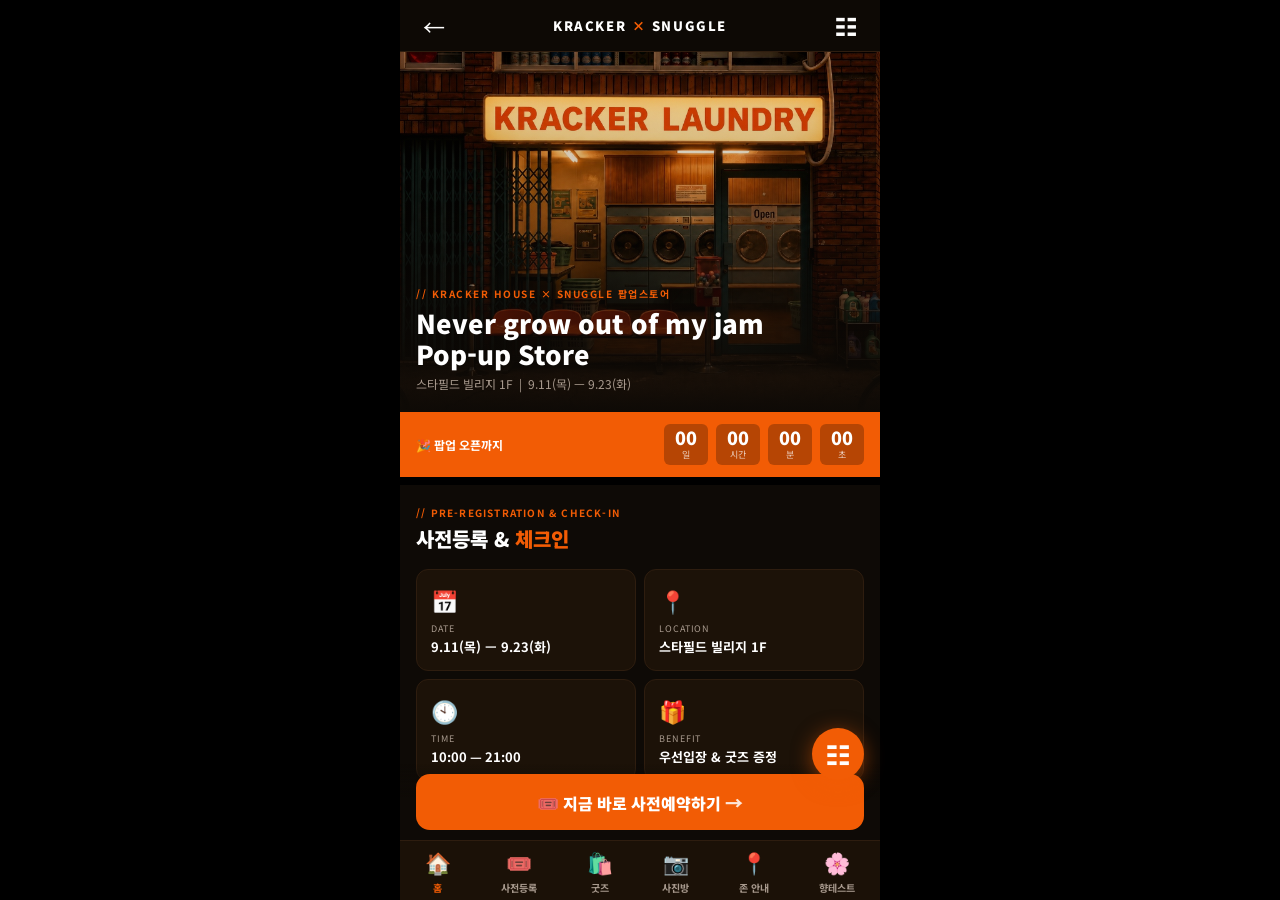
==== index.html @ 2c2e3da1 "feat: add photo laundry section between goods and 3 experience zones" ====
<!DOCTYPE html>
<html lang="ko">
<head>
  <meta charset="UTF-8">
  <meta name="viewport" content="width=device-width, initial-scale=1.0, maximum-scale=1.0, user-scalable=no, viewport-fit=cover">
  <meta name="apple-mobile-web-app-capable" content="yes">
  <meta name="apple-mobile-web-app-status-bar-style" content="black-translucent">
  <title>KRACKER × SNUGGLE</title>
  <link href="https://fonts.googleapis.com/css2?family=Noto+Sans+KR:wght@400;700;900&display=swap" rel="stylesheet">
  <style>
    /* ===== PURE APP RESET ===== */
    :root {
      --bg: #0E0A06;
      --surface: #1C1208;
      --card: #241509;
      --primary: #F25C05;
      --red: #BC453C;
      --text: #FFFFFF;
      --muted: #A89A8E;
      --border: #2E1D0F;
    }
    * { margin:0; padding:0; box-sizing:border-box; -webkit-tap-highlight-color:transparent; }
    html, body { height: 100%; overflow: hidden; background: #000; font-family: 'Noto Sans KR', sans-serif; color: var(--text); }
    
    /* ===== APP SHELL ===== */
    #app {
      position: fixed; inset: 0;
      max-width: 480px; margin: 0 auto;
      background: var(--bg);
      display: flex; flex-direction: column;
      box-shadow: 0 0 60px rgba(0,0,0,0.8);
    }

    /* ===== STATUS BAR SPACER (safe area) ===== */
    .status-bar { height: env(safe-area-inset-top, 0px); background: var(--bg); flex-shrink: 0; }

    /* ===== TOP APP BAR ===== */
    .app-bar {
      height: 52px; flex-shrink: 0;
      display: flex; align-items: center; justify-content: space-between;
      padding: 0 16px;
      background: rgba(14, 10, 6, 0.92); backdrop-filter: blur(16px);
      border-bottom: 1px solid var(--border);
      z-index: 50;
    }
    .app-bar__btn { width: 36px; height: 36px; display:flex; align-items:center; justify-content:center; color: var(--text); font-size: 22px; cursor: pointer; border-radius: 8px; }
    .app-bar__btn:active { background: rgba(255,255,255,0.08); }
    .app-bar__logo { font-size: 13px; font-weight: 900; letter-spacing: 0.12em; color: var(--text); }
    .app-bar__logo span { color: var(--primary); }

    /* ===== SCROLLABLE MAIN CONTENT ===== */
    .main-scroll {
      flex: 1; overflow-y: auto; overflow-x: hidden;
      -webkit-overflow-scrolling: touch;
      scroll-snap-type: none;
      padding-bottom: calc(60px + env(safe-area-inset-bottom, 0px));
    }
    .main-scroll::-webkit-scrollbar { display: none; }

    /* ===== HERO BANNER ===== */
    .hero {
      position: relative; width: 100%;
      aspect-ratio: 4/3;
      background: var(--surface);
      overflow: hidden;
    }
    .hero img { width:100%; height:100%; object-fit:cover; display:block; }
    .hero__overlay {
      position:absolute; inset:0;
      background: linear-gradient(to top, rgba(14,10,6,1) 0%, rgba(14,10,6,0.3) 50%, transparent 100%);
      display:flex; flex-direction:column; justify-content:flex-end;
      padding: 20px 16px;
    }
    .hero__tag { font-size: 10px; color: var(--primary); font-weight: 700; letter-spacing: 0.15em; margin-bottom: 6px; }
    .hero__title { font-size: 26px; font-weight: 900; line-height: 1.2; margin-bottom: 6px; }
    .hero__sub { font-size: 12px; color: var(--muted); }

    /* ===== COUNTDOWN BANNER ===== */
    .countdown-bar {
      background: var(--primary); padding: 12px 16px;
      display: flex; align-items: center; justify-content: space-between;
    }
    .countdown-bar__label { font-size: 12px; font-weight: 700; }
    .countdown-bar__nums { display: flex; gap: 8px; }
    .cd-unit { background: rgba(0,0,0,0.25); border-radius: 6px; padding: 4px 8px; text-align: center; min-width: 44px; }
    .cd-unit__num { font-size: 18px; font-weight: 900; line-height: 1; }
    .cd-unit__lbl { font-size: 9px; color: rgba(255,255,255,0.75); margin-top: 2px; }

    /* ===== SECTION HEADER ===== */
    .sec { padding: 20px 16px 0; }
    .sec__eyebrow { font-size: 10px; color: var(--primary); letter-spacing: 0.12em; font-weight: 700; margin-bottom: 4px; }
    .sec__title { font-size: 20px; font-weight: 900; margin-bottom: 16px; }
    .sec__title em { color: var(--primary); font-style: normal; }

    /* ===== DIVIDER ===== */
    .divider { height: 8px; background: #000; }

    /* ===== INFO CARDS (체크인) ===== */
    .info-grid { display: grid; grid-template-columns: 1fr 1fr; gap: 8px; padding: 0 16px 20px; }
    .info-chip { background: var(--surface); border: 1px solid var(--border); border-radius: 12px; padding: 14px; }
    .info-chip__ico { font-size: 22px; margin-bottom: 6px; }
    .info-chip__lbl { font-size: 9px; color: var(--muted); letter-spacing: 0.1em; margin-bottom: 3px; }
    .info-chip__val { font-size: 13px; font-weight: 700; line-height: 1.4; }

    /* ===== ACTION BUTTONS ===== */
    .btn-group { padding: 0 16px 20px; display: flex; flex-direction: column; gap: 12px; }
    
    /* Rich Action Card Buttons */
    .action-card {
      display: flex; align-items: center; gap: 14px;
      padding: 16px; border-radius: 16px;
      text-decoration: none; color: var(--text); cursor: pointer;
      border: 1px solid var(--border);
      transition: all 0.2s ease;
      position: relative; overflow: hidden;
    }
    .action-card:active { transform: scale(0.97); opacity: 0.9; }
    .action-card--primary {
      background: linear-gradient(135deg, var(--primary) 0%, #D94E04 100%);
      border-color: var(--primary);
      box-shadow: 0 4px 20px rgba(242,92,5,0.35);
    }
    .action-card--secondary {
      background: var(--surface);
      border-color: var(--border);
    }
    .action-card--tertiary {
      background: linear-gradient(135deg, #1C2A3A 0%, #0E1C2A 100%);
      border-color: #2A3F55;
    }
    .action-card__icon-box {
      width: 48px; height: 48px; flex-shrink: 0;
      border-radius: 12px; display: flex; align-items: center; justify-content: center;
      font-size: 22px;
    }
    .action-card--primary .action-card__icon-box { background: rgba(255,255,255,0.2); }
    .action-card--secondary .action-card__icon-box { background: rgba(242,92,5,0.15); }
    .action-card--tertiary .action-card__icon-box { background: rgba(81,126,166,0.25); }
    .action-card__body { flex: 1; min-width: 0; }
    .action-card__label { font-size: 15px; font-weight: 900; margin-bottom: 3px; }
    .action-card__desc { font-size: 11px; opacity: 0.75; line-height: 1.4; }
    .action-card__badge {
      position: absolute; top: 10px; right: 36px;
      font-size: 9px; font-weight: 700; letter-spacing: 0.08em;
      padding: 3px 8px; border-radius: 20px;
    }
    .action-card--primary .action-card__badge { background: rgba(255,255,255,0.25); color: #fff; }
    .action-card--secondary .action-card__badge { background: rgba(242,92,5,0.2); color: var(--primary); }
    .action-card--tertiary .action-card__badge { background: rgba(81,126,166,0.25); color: #89B4D6; }
    .action-card__arrow { font-size: 16px; flex-shrink: 0; opacity: 0.8; }

    /* Legacy btn kept for compatibility */
    .btn { display: flex; align-items: center; justify-content: space-between; padding: 16px; border-radius: 12px; font-size: 15px; font-weight: 700; text-decoration: none; color: var(--text); cursor: pointer; }
    .btn:active { opacity: 0.8; transform: scale(0.98); }
    .btn--primary { background: var(--primary); }
    .btn--dark { background: var(--surface); border: 1px solid var(--border); }
    .btn__arrow { font-size: 18px; }

    /* ===== PRE-REGISTRATION CTA BANNER ===== */
    .prereg-banner {
      margin: 0 16px 20px;
      background: linear-gradient(135deg, #1A0E05 0%, #2E1507 50%, #1A0E05 100%);
      border: 1px solid var(--primary);
      border-radius: 16px;
      overflow: hidden;
      position: relative;
    }
    .prereg-banner::before {
      content: '';
      position: absolute;
      top: -30px; right: -30px;
      width: 120px; height: 120px;
      background: radial-gradient(circle, rgba(242,92,5,0.25) 0%, transparent 70%);
      pointer-events: none;
    }
    .prereg-banner__inner {
      display: flex; gap: 12px;
      padding: 18px 16px 14px;
      align-items: flex-start;
    }
    .prereg-banner__left { flex: 1; min-width: 0; }
    .prereg-banner__tag {
      font-size: 9px; font-weight: 700; letter-spacing: 0.15em;
      color: var(--primary); margin-bottom: 6px;
    }
    .prereg-banner__title {
      font-size: 17px; font-weight: 900; line-height: 1.3;
      color: var(--text); margin-bottom: 6px;
    }
    .prereg-banner__desc {
      font-size: 11px; color: var(--muted); line-height: 1.5;
    }
    .prereg-banner__right { flex-shrink: 0; }
    .prereg-banner__perks { display: flex; flex-direction: column; gap: 5px; }
    .prereg-perk {
      font-size: 11px; font-weight: 700;
      color: var(--primary);
      background: rgba(242,92,5,0.12);
      border: 1px solid rgba(242,92,5,0.25);
      padding: 4px 10px; border-radius: 20px;
      white-space: nowrap;
    }
    .prereg-banner__btn {
      display: flex; align-items: center; justify-content: center;
      margin: 0 16px 16px;
      padding: 14px;
      background: linear-gradient(135deg, var(--primary) 0%, #D94E04 100%);
      color: var(--text); font-size: 15px; font-weight: 900;
      border-radius: 10px; text-decoration: none;
      box-shadow: 0 4px 16px rgba(242,92,5,0.4);
      transition: all 0.2s ease;
    }
    .prereg-banner__btn:active { transform: scale(0.97); opacity: 0.9; }

    /* ===== STICKY CTA (upgraded) ===== */
    .cta-btn {
      display: flex; align-items: center; justify-content: space-between;
      gap: 8px;
    }
    .cta-btn__icon { font-size: 18px; }
    .cta-btn__text { flex: 1; text-align: center; }
    .cta-btn__arrow { font-size: 18px; opacity: 0.85; }

    /* ===== HORIZONTAL SCROLL (Zones / Goods) ===== */
    .h-list { display: flex; gap: 12px; overflow-x: auto; padding: 0 16px 20px; scroll-snap-type: x mandatory; }
    .h-list::-webkit-scrollbar { display: none; }

    .zone-card { flex: 0 0 200px; scroll-snap-align: start; background: var(--surface); border-radius: 14px; overflow: hidden; border: 1px solid var(--border); }
    .zone-card img { width:100%; aspect-ratio: 16/9; object-fit:cover; display:block; background:#1a1208; }
    .zone-card__body { padding: 12px; }
    .zone-card__num { font-size: 10px; color: var(--primary); font-weight: 700; margin-bottom: 3px; }
    .zone-card__name { font-size: 14px; font-weight: 700; margin-bottom: 3px; }
    .zone-card__desc { font-size: 11px; color: var(--muted); line-height: 1.5; }

    /* ===== GOODS GRID ===== */
    .goods-grid { display: grid; grid-template-columns: 1fr 1fr; gap: 10px; padding: 0 16px 20px; }
    .goods-card { background: var(--surface); border-radius: 12px; overflow: hidden; border: 1px solid var(--border); }
    .goods-card img { width:100%; aspect-ratio: 1; object-fit:cover; display:block; background:#1a1208; }
    .goods-card__body { padding: 10px; }
    .goods-card__brand { font-size: 9px; color: var(--primary); font-weight: 700; letter-spacing: 0.1em; margin-bottom: 3px; }
    .goods-card__name { font-size: 13px; font-weight: 700; margin-bottom: 4px; white-space: nowrap; overflow: hidden; text-overflow: ellipsis; }
    .goods-card__price { font-size: 13px; color: var(--primary); font-weight: 900; }

    /* ===== BRAND INFO CARD ===== */
    .brand-card { margin: 0 16px 20px; background: var(--surface); border-radius: 14px; overflow: hidden; border: 1px solid var(--border); }
    .brand-card img { width:100%; aspect-ratio: 16/9; object-fit:cover; display:block; background:#1a1208; }
    .brand-card__body { padding: 16px; }
    .brand-card__name { font-size: 16px; font-weight: 900; margin-bottom: 8px; }
    .brand-card__desc { font-size: 13px; color: var(--muted); line-height: 1.7; }

    /* ===== GALLERY (LAUNDRY) ===== */
    .gallery-row { display: flex; gap: 8px; overflow-x: auto; padding: 0 16px 20px; }
    .gallery-row::-webkit-scrollbar { display: none; }
    .gallery-item { flex: 0 0 140px; border-radius: 10px; aspect-ratio: 3/4; background: var(--surface); overflow: hidden; border: 1px solid var(--border); }
    .gallery-item img { width:100%; height:100%; object-fit:cover; display:block; }
    .gallery-add { flex: 0 0 140px; border-radius: 10px; aspect-ratio: 3/4; background: var(--surface); border: 2px dashed var(--border); display: flex; flex-direction: column; align-items: center; justify-content: center; gap: 8px; color: var(--muted); font-size: 12px; cursor: pointer; text-decoration: none; }
    .gallery-add:active { background: var(--card); }
    .gallery-add__icon { font-size: 28px; }

    /* ===== STICKY BOTTOM CTA ===== */
    .cta-bar {
      position: absolute; bottom: 60px; left: 0; width: 100%;
      padding: 10px 16px;
      background: linear-gradient(to top, var(--bg) 55%, transparent);
      z-index: 40;
    }
    .cta-btn {
      display: block; width: 100%;
      background: var(--primary); color: var(--text);
      text-align: center; padding: 15px;
      border-radius: 14px; font-size: 16px; font-weight: 900;
      text-decoration: none;
    }
    .cta-btn:active { opacity: 0.85; transform: scale(0.98); }

    /* ===== BOTTOM NAV ===== */
    .bottom-nav {
      height: calc(60px + env(safe-area-inset-bottom, 0px));
      padding-bottom: env(safe-area-inset-bottom, 0px);
      flex-shrink: 0;
      background: rgba(28,18,8,0.97); backdrop-filter: blur(16px);
      border-top: 1px solid var(--border);
      display: flex; align-items: center; justify-content: space-around;
      z-index: 50;
    }
    .tab { display:flex; flex-direction:column; align-items:center; gap:3px; color: var(--muted); font-size: 10px; font-weight: 700; cursor: pointer; padding: 4px 8px; border-radius: 8px; text-decoration: none; }
    .tab:active { background: rgba(255,255,255,0.06); }
    .tab.active { color: var(--primary); }
    .tab__icon { font-size: 21px; }

    /* ===== QR FLOAT BUTTON ===== */
    .qr-fab {
      position: absolute; bottom: 120px; right: 16px;
      width: 52px; height: 52px; border-radius: 50%;
      background: var(--primary);
      display: flex; align-items: center; justify-content: center;
      font-size: 24px; color: var(--text);
      box-shadow: 0 4px 20px rgba(242,92,5,0.5);
      cursor: pointer; z-index: 45;
    }
    .qr-fab:active { transform: scale(0.9); }

    /* ===== QR MODAL ===== */
    .qr-modal {
      display: none; position: fixed; inset: 0;
      background: rgba(0,0,0,0.88); backdrop-filter: blur(12px);
      z-index: 1000; align-items: center; justify-content: center;
    }
    .qr-modal.open { display: flex; }
    .qr-modal__box {
      background: var(--surface); border: 2px solid var(--primary);
      border-radius: 20px; padding: 28px 24px; width: 300px; text-align: center;
      position: relative;
    }
    .qr-modal__close { position:absolute; top:12px; right:16px; font-size:24px; cursor:pointer; color:var(--muted); }
    .qr-modal__qr { width:160px; height:160px; background:#fff; margin:0 auto 16px; border-radius:10px; padding:10px; }
    .qr-modal__title { font-size:20px; font-weight:900; margin-bottom:6px; }
    .qr-modal__desc { font-size:12px; color:var(--muted); line-height:1.6; }
  </style>
</head>
<body>
<div id="app">

  <!-- STATUS BAR SPACER -->
  <div class="status-bar"></div>

  <!-- TOP APP BAR -->
  <header class="app-bar">
    <div class="app-bar__btn" onclick="history.back()">&#8592;</div>
    <div class="app-bar__logo">KRACKER <span>×</span> SNUGGLE</div>
    <div class="app-bar__btn" id="btn-qr" onclick="document.querySelector('.qr-modal').classList.add('open')">&#9783;</div>
  </header>

  <!-- MAIN SCROLLABLE CONTENT -->
  <main class="main-scroll" id="scroll-area">

    <!-- HERO BANNER -->
    <section class="hero">
      <img src="hero_laundry_store.jpg" alt="KRACKER LAUNDRY Store"
           onerror="this.src='kracker_laundry_storefront.jpg'; this.onerror=null;">
      <div class="hero__overlay">
        <div class="hero__tag">// KRACKER HOUSE × SNUGGLE 팝업스토어</div>
        <h1 class="hero__title">Never grow out of my jam<br>Pop-up Store</h1>
        <div class="hero__sub">스타필드 빌리지 1F &nbsp;|&nbsp; 9.11(목) — 9.23(화)</div>
      </div>
    </section>

    <!-- COUNTDOWN TIMER -->
    <div class="countdown-bar">
      <div class="countdown-bar__label">🎉 팝업 오픈까지</div>
      <div class="countdown-bar__nums">
        <div class="cd-unit"><div class="cd-unit__num" id="cd-d">00</div><div class="cd-unit__lbl">일</div></div>
        <div class="cd-unit"><div class="cd-unit__num" id="cd-h">00</div><div class="cd-unit__lbl">시간</div></div>
        <div class="cd-unit"><div class="cd-unit__num" id="cd-m">00</div><div class="cd-unit__lbl">분</div></div>
        <div class="cd-unit"><div class="cd-unit__num" id="cd-s">00</div><div class="cd-unit__lbl">초</div></div>
      </div>
    </div>

    <div class="divider"></div>

    <!-- TICKET / CHECK-IN SECTION -->
    <section id="sec-ticket" class="sec">
      <div class="sec__eyebrow">// PRE-REGISTRATION &amp; CHECK-IN</div>
      <div class="sec__title">사전등록 &amp; <em>체크인</em></div>
    </section>
    <div class="info-grid">
      <div class="info-chip"><div class="info-chip__ico">📅</div><div class="info-chip__lbl">DATE</div><div class="info-chip__val">9.11(목) — 9.23(화)</div></div>
      <div class="info-chip"><div class="info-chip__ico">📍</div><div class="info-chip__lbl">LOCATION</div><div class="info-chip__val">스타필드 빌리지 1F</div></div>
      <div class="info-chip"><div class="info-chip__ico">🕙</div><div class="info-chip__lbl">TIME</div><div class="info-chip__val">10:00 — 21:00</div></div>
      <div class="info-chip"><div class="info-chip__ico">🎁</div><div class="info-chip__lbl">BENEFIT</div><div class="info-chip__val">우선입장 &amp; 굿즈 증정</div></div>
    </div>
    <div class="btn-group">
      <!-- 사전등록 CTA 배너 (현장 체크인 안내 위) -->
      <div class="prereg-banner" id="prereg-cta">
        <div class="prereg-banner__inner">
          <div class="prereg-banner__left">
            <div class="prereg-banner__tag">// PRE-REGISTRATION BENEFIT</div>
            <div class="prereg-banner__title">사전등록 신청하고<br>팝업 즐기기</div>
            <div class="prereg-banner__desc">미리 예약하시면 대기 없이<br>빠르게 입장하실 수 있습니다.</div>
          </div>
          <div class="prereg-banner__right">
            <div class="prereg-banner__perks">
              <div class="prereg-perk">✓ 우선 입장</div>
              <div class="prereg-perk">✓ 굿즈 증정</div>
              <div class="prereg-perk">✓ 대기 0분</div>
            </div>
          </div>
        </div>
        <a href="reservation.html" class="prereg-banner__btn" id="btn-prereg-cta">
          🎟️ &nbsp; 사전등록 하러가기 →
        </a>
      </div>

      <!-- 현장 체크인 안내 -->
      <a href="info.html" class="action-card action-card--primary" id="btn-checkin-info">
        <div class="action-card__icon-box">🎟️</div>
        <div class="action-card__body">
          <div class="action-card__label">현장 체크인 안내</div>
          <div class="action-card__desc">팝업스토어 위치·약도·운영시간 확인</div>
        </div>
        <span class="action-card__badge">우선입장</span>
        <span class="action-card__arrow">→</span>
      </a>

      <!-- 현장 키오스크 등록 -->
      <a href="kiosk.html" class="action-card action-card--tertiary" id="btn-kiosk">
        <div class="action-card__icon-box">📱</div>
        <div class="action-card__body">
          <div class="action-card__label">현장 키오스크 등록</div>
          <div class="action-card__desc">현장 대기 번호 발급 및 순번 조회</div>
        </div>
        <span class="action-card__badge">현장</span>
        <span class="action-card__arrow">→</span>
      </a>
    </div>

    <div class="divider"></div>

    <!-- BRAND SECTION -->
    <section id="sec-brand" class="sec">
      <div class="sec__eyebrow">// BRAND STORY</div>
      <div class="sec__title">브랜드 <em>소개</em></div>
    </section>
    <div class="brand-card">
      <img src="brand_new.jpg" alt="Brand" onerror="this.style.background='#1a1208';">
      <div class="brand-card__body">
        <div class="brand-card__name">KRACKER HOUSE × SNUGGLE</div>
        <div class="brand-card__desc">크래커하우스는 1980–90년대 미국 빈티지 워크웨어에서 영감을 받은 패션 브랜드입니다. 스너글은 의류에 포근함을 더하는 프리미엄 세탁 브랜드입니다.<br><br>두 브랜드가 만나 <strong>"옷과 세탁의 경험을 하나의 라이프스타일로"</strong> 라는 메시지를 전달합니다.</div>
      </div>
    </div>

    <div class="divider"></div>

    <!-- GOODS SECTION -->
    <section id="sec-goods" class="sec">
      <div class="sec__eyebrow">// EXCLUSIVE COLLECTION</div>
      <div class="sec__title">한정판 <em>굿즈</em></div>
    </section>
    <div class="goods-grid">
      <div class="goods-card">
        <img src="mock_product_2.png" alt="피그먼트 티셔츠" onerror="this.style.background='#241509';">
        <div class="goods-card__body">
          <div class="goods-card__brand">KRACKER HOUSE</div>
          <div class="goods-card__name">빈티지 피그먼트 티셔츠</div>
          <div class="goods-card__price">₩45,000</div>
        </div>
      </div>
      <div class="goods-card">
        <img src="kracker_basic_t_shirts_yellow.jpg" alt="옐로우 티셔츠" onerror="this.style.background='#241509';">
        <div class="goods-card__body">
          <div class="goods-card__brand">KRACKER HOUSE</div>
          <div class="goods-card__name">Basic 옐로우 티셔츠</div>
          <div class="goods-card__price">₩42,000</div>
        </div>
      </div>
      <div class="goods-card">
        <img src="snuggle_vintage_vanilla.jpg" alt="스너글" onerror="this.style.background='#0e1e35';">
        <div class="goods-card__body">
          <div class="goods-card__brand">SNUGGLE</div>
          <div class="goods-card__name">빈티지 바닐라 유연제</div>
          <div class="goods-card__price">₩16,500</div>
        </div>
      </div>
      <div class="goods-card">
        <img src="kracker_tote_bag.jpg" alt="토트백" onerror="this.style.background='#241509';">
        <div class="goods-card__body">
          <div class="goods-card__brand">KRACKER HOUSE</div>
          <div class="goods-card__name">캔버스 토트백</div>
          <div class="goods-card__price">₩38,000</div>
        </div>
      </div>
    </div>

    <div class="divider"></div>

    <!-- PHOTO LAUNDRY SECTION (사진 빨랫방) -->
    <section id="sec-laundry" class="sec">
      <div class="sec__eyebrow">// PHOTO GALLERY</div>
      <div class="sec__title">사진 <em>빨랫방</em></div>
    </section>
    <div class="gallery-row">
      <div class="gallery-item">
        <img src="snuggle_photo_sample.jpg" alt="포근한 순간" onerror="this.style.background='#1a1208';">
      </div>
      <div class="gallery-item">
        <img src="brand_photo.jpg" alt="스너글 세탁소" onerror="this.style.background='#1a1208';">
      </div>
      <div class="gallery-item">
        <img src="brand_editorial.jpg" alt="빈티지 라운지" onerror="this.style.background='#1a1208';">
      </div>
    </div>

    <div class="divider"></div>

    <!-- ZONES SECTION -->
    <section id="sec-zones" class="sec">
      <div class="sec__eyebrow">// EXPERIENCE ZONES</div>
      <div class="sec__title">3개 체험 <em>존</em></div>
    </section>
    <div class="h-list">
      <div class="zone-card">
        <img src="zone_card_01.jpg" alt="취향 테스트존" onerror="this.style.background='#1a1208';">
        <div class="zone-card__body"><div class="zone-card__num">ZONE 01</div><div class="zone-card__name">취향 테스트존</div><div class="zone-card__desc">나만의 스너글 향기 취향 찾기</div></div>
      </div>
      <div class="zone-card">
        <img src="zone_001.png" alt="포토부스존" onerror="this.style.background='#1a1208';">
        <div class="zone-card__body"><div class="zone-card__num">ZONE 02</div><div class="zone-card__name">세탁기 포토부스</div><div class="zone-card__desc">레트로 드럼 인테리어 폴라로이드</div></div>
      </div>
      <div class="zone-card">
        <img src="zone_card_03.jpg" alt="굿즈존" onerror="this.style.background='#1a1208';">
        <div class="zone-card__body"><div class="zone-card__num">ZONE 03</div><div class="zone-card__name">굿즈 쇼룸</div><div class="zone-card__desc">한정판 스페셜 굿즈 쇼룸</div></div>
      </div>
    </div>

    <div style="height: 80px;"></div>

  </main>

  <!-- STICKY CTA -->
  <div class="cta-bar">
    <a href="../reservation.html" class="cta-btn" id="sticky-cta-btn">
      <span class="cta-btn__icon">🎟️</span>
      <span class="cta-btn__text">지금 바로 사전예약하기</span>
      <span class="cta-btn__arrow">→</span>
    </a>
  </div>

  <!-- QR FLOAT BUTTON -->
  <div class="qr-fab" onclick="document.querySelector('.qr-modal').classList.add('open')">&#9783;</div>

  <!-- BOTTOM NAVIGATION -->
  <nav class="bottom-nav">
    <a class="tab active" id="tab-home" onclick="scrollSec('scroll-area', 0)">
      <span class="tab__icon">🏠</span><span>홈</span>
    </a>
    <a class="tab" id="tab-ticket" onclick="scrollSec('sec-ticket')">
      <span class="tab__icon">🎟️</span><span>사전등록</span>
    </a>
    <a class="tab" id="tab-goods" onclick="scrollSec('sec-goods')">
      <span class="tab__icon">🛍️</span><span>굿즈</span>
    </a>
    <a class="tab" id="tab-laundry" onclick="scrollSec('sec-laundry')">
      <span class="tab__icon">📷</span><span>사진방</span>
    </a>
    <a class="tab" id="tab-zones" onclick="scrollSec('sec-zones')">
      <span class="tab__icon">📍</span><span>존 안내</span>
    </a>
    <a class="tab" href="https://nyk5473.github.io/snuggle-scent-quiz/" target="_blank">
      <span class="tab__icon">🌸</span><span>향테스트</span>
    </a>
  </nav>

</div>

<!-- QR MODAL -->
<div class="qr-modal" id="qr-modal">
  <div class="qr-modal__box">
    <button class="qr-modal__close" onclick="document.querySelector('.qr-modal').classList.remove('open')">✕</button>
    <div class="qr-modal__qr">
      <img src="https://api.qrserver.com/v1/create-qr-code/?size=140x140&data=https://nyk5473.github.io/KrackerHouse_Sunggle_MobileVer/" 
           style="width:100%; height:100%;" alt="QR Code">
    </div>
    <div class="qr-modal__title">📱 QR 입장 코드</div>
    <div class="qr-modal__desc">QR을 스캔하시면 팝업스토어<br>사전예약 페이지로 이동합니다.</div>
  </div>
</div>

<script>
  // ===== COUNTDOWN TIMER =====
  const TARGET = new Date('2026-09-11T10:00:00+09:00');
  function tick() {
    const diff = TARGET - Date.now();
    if (diff <= 0) {
      ['cd-d','cd-h','cd-m','cd-s'].forEach(id => document.getElementById(id).textContent = '00');
      return;
    }
    const d = Math.floor(diff / 86400000);
    const h = Math.floor((diff % 86400000) / 3600000);
    const m = Math.floor((diff % 3600000) / 60000);
    const s = Math.floor((diff % 60000) / 1000);
    document.getElementById('cd-d').textContent = String(d).padStart(2,'0');
    document.getElementById('cd-h').textContent = String(h).padStart(2,'0');
    document.getElementById('cd-m').textContent = String(m).padStart(2,'0');
    document.getElementById('cd-s').textContent = String(s).padStart(2,'0');
  }
  tick(); setInterval(tick, 1000);

  // ===== TAB NAVIGATION =====
  function scrollSec(id, top) {
    document.querySelectorAll('.tab').forEach(t => t.classList.remove('active'));
    const scrollEl = document.getElementById('scroll-area');
    if (top === 0) {
      scrollEl.scrollTo({ top: 0, behavior: 'smooth' });
      document.getElementById('tab-home').classList.add('active');
      return;
    }
    const el = document.getElementById(id);
    if (el) {
      const offset = el.offsetTop - 56;
      scrollEl.scrollTo({ top: offset, behavior: 'smooth' });
    }
    const tabMap = { 'sec-ticket': 'tab-ticket', 'sec-goods': 'tab-goods', 'sec-laundry': 'tab-laundry', 'sec-zones': 'tab-zones' };
    if (tabMap[id]) document.getElementById(tabMap[id]).classList.add('active');
  }

  // ===== LAUNDRY GALLERY (Firebase placeholder) =====
  // TODO: Load real photos from Firebase Firestore
  const samplePhotos = [];
  const gallery = document.getElementById('laundry-gallery');
  samplePhotos.forEach(src => {
    const item = document.createElement('div');
    item.className = 'gallery-item';
    item.innerHTML = `<img src="${src}" alt="사진">`;
    gallery.insertBefore(item, gallery.firstChild);
  });
</script>
</body>
</html>
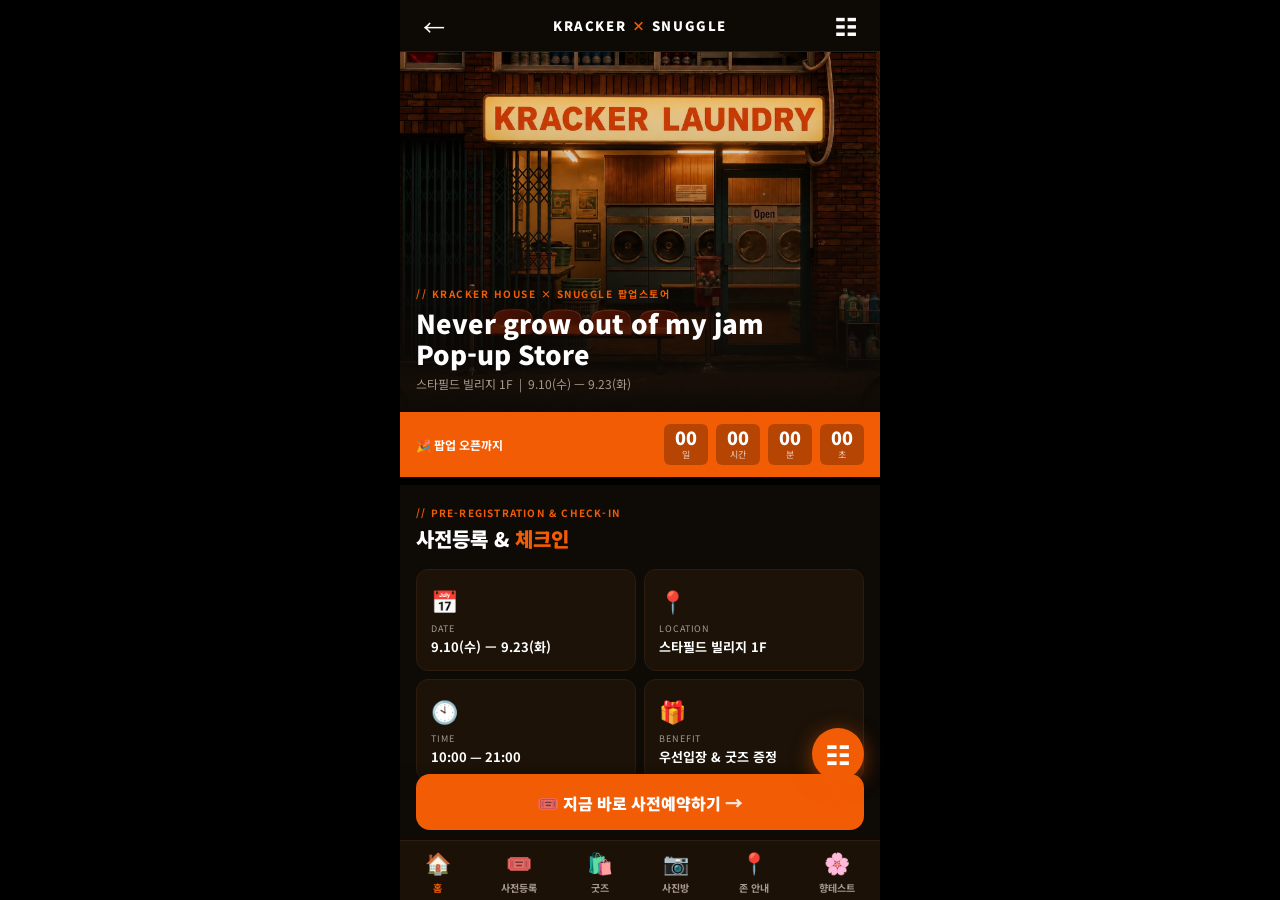
==== commit 1f85b0b3: "Feat: Add mobile app reservation drawer UI/UX with simulated backend service and update popup dates" ====
--- a/index.html
+++ b/index.html
@@ -248,14 +248,114 @@
     .brand-card__name { font-size: 16px; font-weight: 900; margin-bottom: 8px; }
     .brand-card__desc { font-size: 13px; color: var(--muted); line-height: 1.7; }
 
-    /* ===== GALLERY (LAUNDRY) ===== */
-    .gallery-row { display: flex; gap: 8px; overflow-x: auto; padding: 0 16px 20px; }
+    /* ===== GALLERY (PHOTO LAUNDRY ROPE & POLAROID FILM) ===== */
+    .rope-line-container {
+      position: relative;
+      padding-top: 14px;
+    }
+    .rope-line-container::before {
+      content: '';
+      position: absolute;
+      top: 6px; left: 0; right: 0;
+      height: 3px;
+      background: linear-gradient(90deg, rgba(255,255,255,0.05), #8B5A2B 15%, #A06B3B 50%, #8B5A2B 85%, rgba(255,255,255,0.05));
+      box-shadow: 0 2px 4px rgba(0,0,0,0.6);
+      z-index: 2;
+    }
+    .gallery-row { display: flex; gap: 14px; overflow-x: auto; padding: 12px 16px 20px; scroll-snap-type: x mandatory; }
     .gallery-row::-webkit-scrollbar { display: none; }
-    .gallery-item { flex: 0 0 140px; border-radius: 10px; aspect-ratio: 3/4; background: var(--surface); overflow: hidden; border: 1px solid var(--border); }
-    .gallery-item img { width:100%; height:100%; object-fit:cover; display:block; }
-    .gallery-add { flex: 0 0 140px; border-radius: 10px; aspect-ratio: 3/4; background: var(--surface); border: 2px dashed var(--border); display: flex; flex-direction: column; align-items: center; justify-content: center; gap: 8px; color: var(--muted); font-size: 12px; cursor: pointer; text-decoration: none; }
-    .gallery-add:active { background: var(--card); }
-    .gallery-add__icon { font-size: 28px; }
+
+    .polaroid-card {
+      flex: 0 0 145px;
+      scroll-snap-align: start;
+      background: #FAF6EE;
+      border: 1px solid rgba(0,0,0,0.12);
+      border-radius: 4px;
+      padding: 8px 8px 20px 8px;
+      box-shadow: 0 10px 24px rgba(0,0,0,0.5);
+      position: relative;
+      text-decoration: none;
+      transition: all 0.25s ease;
+      transform-origin: top center;
+    }
+    .polaroid-card:nth-child(1) { transform: rotate(-2deg); }
+    .polaroid-card:nth-child(2) { transform: rotate(1.5deg); }
+    .polaroid-card:nth-child(3) { transform: rotate(-1.5deg); }
+    .polaroid-card:nth-child(4) { transform: rotate(2deg); }
+    .polaroid-card:hover, .polaroid-card:active { transform: translateY(-4px) scale(1.03) rotate(0deg); z-index: 10; }
+
+    /* Wooden Clothespin (빨래집게) */
+    .clothespin {
+      position: absolute;
+      top: -12px; left: 50%;
+      transform: translateX(-50%);
+      width: 14px; height: 24px;
+      background: linear-gradient(180deg, #b07c4d 0%, #7c4c23 100%);
+      border-radius: 2px;
+      box-shadow: 0 3px 6px rgba(0,0,0,0.5);
+      z-index: 5;
+    }
+    .clothespin::after {
+      content: '';
+      position: absolute;
+      top: 10px; left: 1px; right: 1px;
+      height: 3px;
+      background: #444;
+      border-radius: 1px;
+    }
+
+    .polaroid-img-box {
+      width: 100%; aspect-ratio: 1;
+      overflow: hidden;
+      border-radius: 2px;
+      background: #111;
+    }
+    .polaroid-img-box img {
+      width: 100%; height: 100%;
+      object-fit: cover; display: block;
+      filter: contrast(1.05) saturate(1.1);
+    }
+
+    .polaroid-caption {
+      font-family: var(--ff-serif) !important;
+      font-size: 11px;
+      color: #3d2b1f;
+      text-align: center;
+      margin-top: 8px;
+      font-weight: 700;
+      letter-spacing: -0.02em;
+    }
+
+    /* MORE CARD */
+    .polaroid-more-card {
+      flex: 0 0 135px;
+      scroll-snap-align: start;
+      background: linear-gradient(145deg, #2E1D0F 0%, #1A1208 100%);
+      border: 2px dashed var(--primary);
+      border-radius: 10px;
+      padding: 16px 10px;
+      display: flex; flex-direction: column; align-items: center; justify-content: center;
+      gap: 6px;
+      color: var(--primary);
+      text-decoration: none;
+      box-shadow: 0 8px 20px rgba(0,0,0,0.4);
+      position: relative;
+    }
+    .polaroid-more-card:active { transform: scale(0.96); }
+    .polaroid-more-card__icon { font-size: 26px; }
+    .polaroid-more-card__text { font-size: 13px; font-weight: 900; letter-spacing: 0.05em; }
+    .polaroid-more-card__sub { font-size: 10px; color: var(--muted); }
+
+    .laundry-more-btn {
+      display: flex; align-items: center; justify-content: center; gap: 8px;
+      margin: 0 16px 16px; padding: 13px;
+      background: rgba(242,92,5,0.12);
+      border: 1.5px solid var(--primary);
+      color: var(--primary); font-size: 14px; font-weight: 900;
+      border-radius: 10px; text-decoration: none;
+      transition: all 0.2s ease;
+    }
+    .laundry-more-btn:active { background: var(--primary); color: #fff; transform: scale(0.98); }
 
     /* ===== STICKY BOTTOM CTA ===== */
     .cta-bar {
@@ -316,6 +416,111 @@
     .qr-modal__qr { width:160px; height:160px; background:#fff; margin:0 auto 16px; border-radius:10px; padding:10px; }
     .qr-modal__title { font-size:20px; font-weight:900; margin-bottom:6px; }
     .qr-modal__desc { font-size:12px; color:var(--muted); line-height:1.6; }
+
+    /* ===== MOBILE APP RESERVATION DRAWER & TICKETING UI/UX ===== */
+    .app-res-drawer {
+      display: none; position: fixed; inset: 0;
+      background: rgba(0,0,0,0.85); backdrop-filter: blur(14px);
+      z-index: 2000; align-items: flex-end; justify-content: center;
+      transition: opacity 0.3s ease;
+    }
+    .app-res-drawer.open { display: flex; }
+    .app-res-sheet {
+      background: linear-gradient(180deg, #1F150B 0%, #140D06 100%);
+      border-top-left-radius: 24px; border-top-right-radius: 24px;
+      width: 100%; max-width: 480px; max-height: 92vh;
+      display: flex; flex-direction: column; overflow: hidden;
+      border-top: 1px solid rgba(242,92,5,0.4);
+      box-shadow: 0 -12px 40px rgba(0,0,0,0.9);
+      animation: sheetUp 0.35s cubic-bezier(0.16, 1, 0.3, 1);
+    }
+    @keyframes sheetUp {
+      from { transform: translateY(100%); }
+      to { transform: translateY(0); }
+    }
+    .app-res-header {
+      padding: 16px 20px 12px;
+      display: flex; align-items: center; justify-content: space-between;
+      border-bottom: 1px solid rgba(255,255,255,0.08);
+      background: rgba(36,21,9,0.8);
+    }
+    .app-res-header__title { font-size: 16px; font-weight: 900; color: #FFF; display: flex; align-items: center; gap: 8px; }
+    .app-res-header__close { width: 32px; height: 32px; border-radius: 50%; background: rgba(255,255,255,0.1); border: none; color: #FFF; font-size: 18px; cursor: pointer; }
+    .app-res-progress { height: 4px; background: rgba(255,255,255,0.08); width: 100%; position: relative; }
+    .app-res-progress__bar { height: 100%; background: linear-gradient(90deg, #BC453C, #F25C05); transition: width 0.3s ease; }
+    
+    .app-res-body { padding: 20px; overflow-y: auto; flex: 1; -webkit-overflow-scrolling: touch; }
+    .app-res-step { display: none; }
+    .app-res-step.active { display: block; animation: fadeIn 0.25s ease; }
+    @keyframes fadeIn { from { opacity: 0; transform: translateY(6px); } to { opacity: 1; transform: translateY(0); } }
+
+    /* Step 1 Date & Time Chips */
+    .date-scroll-row { display: flex; gap: 8px; overflow-x: auto; padding-bottom: 12px; margin-bottom: 16px; scrollbar-width: none; }
+    .date-scroll-row::-webkit-scrollbar { display: none; }
+    .date-pill {
+      flex: 0 0 auto; width: 72px; padding: 10px 0; border-radius: 12px;
+      background: rgba(255,255,255,0.05); border: 1px solid rgba(255,255,255,0.1);
+      text-align: center; cursor: pointer; transition: all 0.2s ease;
+    }
+    .date-pill.active { background: var(--red); border-color: var(--primary); transform: scale(1.03); box-shadow: 0 4px 14px rgba(188,69,60,0.4); }
+    .date-pill__day { font-size: 11px; color: var(--muted); margin-bottom: 2px; }
+    .date-pill.active .date-pill__day { color: rgba(255,255,255,0.9); }
+    .date-pill__num { font-size: 16px; font-weight: 900; }
+    .date-pill__status { font-size: 9px; margin-top: 4px; color: #4CAF50; font-weight: 700; }
+    .date-pill.active .date-pill__status { color: #FFF; }
+
+    .time-grid { display: grid; grid-template-columns: repeat(2, 1fr); gap: 10px; margin-bottom: 20px; }
+    .time-chip {
+      padding: 12px 14px; border-radius: 12px; background: rgba(255,255,255,0.05);
+      border: 1px solid rgba(255,255,255,0.1); cursor: pointer; display: flex; align-items: center; justify-content: space-between;
+      transition: all 0.2s ease;
+    }
+    .time-chip.active { background: var(--primary); border-color: var(--primary); box-shadow: 0 4px 16px rgba(242,92,5,0.4); }
+    .time-chip__val { font-size: 14px; font-weight: 700; }
+    .time-chip__rem { font-size: 10px; padding: 2px 6px; border-radius: 4px; background: rgba(255,255,255,0.15); color: #FFF; font-weight: 700; }
+    .time-chip.disabled { opacity: 0.4; pointer-events: none; }
+
+    /* Step 2 Form & Perks */
+    .form-field { margin-bottom: 14px; }
+    .form-field label { display: block; font-size: 12px; font-weight: 700; color: var(--muted); margin-bottom: 6px; }
+    .form-field input, .form-field select {
+      width: 100%; height: 46px; background: rgba(0,0,0,0.4); border: 1px solid rgba(255,255,255,0.15);
+      border-radius: 10px; padding: 0 14px; color: #FFF; font-size: 14px; outline: none; transition: border-color 0.2s;
+    }
+    .form-field input:focus, .form-field select:focus { border-color: var(--primary); box-shadow: 0 0 0 2px rgba(242,92,5,0.2); }
+    
+    .perks-box { background: rgba(255,255,255,0.04); border-radius: 14px; padding: 14px; margin-bottom: 18px; border: 1px dashed rgba(242,92,5,0.3); }
+    .perks-box__title { font-size: 13px; font-weight: 700; color: var(--primary); margin-bottom: 10px; display: flex; align-items: center; gap: 6px; }
+    .perks-opt { display: flex; gap: 8px; margin-bottom: 10px; overflow-x: auto; scrollbar-width: none; }
+    .perks-opt::-webkit-scrollbar { display: none; }
+    .perk-btn {
+      flex: 1; padding: 10px; border-radius: 10px; background: rgba(0,0,0,0.3); border: 1px solid rgba(255,255,255,0.1);
+      color: #CCC; font-size: 12px; text-align: center; cursor: pointer; transition: all 0.2s; font-weight: 700; white-space: nowrap;
+    }
+    .perk-btn.active { background: var(--clay); border-color: var(--primary); color: #FFF; box-shadow: 0 3px 10px rgba(191,110,80,0.4); }
+
+    /* Action Buttons */
+    .app-res-btn {
+      width: 100%; height: 50px; border-radius: 14px; background: var(--primary); color: #FFF;
+      font-size: 15px; font-weight: 900; border: none; cursor: pointer; display: flex; align-items: center; justify-content: center; gap: 8px;
+      box-shadow: 0 6px 20px rgba(242,92,5,0.4); transition: transform 0.15s ease;
+    }
+    .app-res-btn:active { transform: scale(0.98); }
+    .app-res-btn.secondary { background: rgba(255,255,255,0.1); box-shadow: none; color: #EEE; }
+
+    /* Step 3 Digital Ticket Pass */
+    .ticket-pass {
+      background: linear-gradient(135deg, #2A170B 0%, #1A0D05 100%);
+      border: 2px solid var(--primary); border-radius: 20px; padding: 20px;
+      text-align: center; position: relative; margin-bottom: 20px; box-shadow: 0 8px 30px rgba(0,0,0,0.6);
+    }
+    .ticket-pass__status { display: inline-block; padding: 4px 12px; border-radius: 20px; background: #2E7D32; color: #FFF; font-size: 11px; font-weight: 900; margin-bottom: 14px; }
+    .ticket-pass__qr { width: 150px; height: 150px; background: #FFF; margin: 0 auto 12px; padding: 8px; border-radius: 12px; }
+    .ticket-pass__code { font-family: monospace; font-size: 16px; font-weight: 900; letter-spacing: 0.15em; color: var(--primary); margin-bottom: 14px; }
+    .ticket-pass__info { display: grid; grid-template-columns: repeat(2, 1fr); gap: 10px; text-align: left; background: rgba(0,0,0,0.3); padding: 12px; border-radius: 10px; font-size: 12px; }
+    .ticket-pass__info-lbl { color: var(--muted); font-size: 10px; margin-bottom: 2px; }
+    .ticket-pass__info-val { font-weight: 700; color: #FFF; }
+    .ticket-barcode { height: 36px; margin-top: 14px; background: repeating-linear-gradient(90deg, #FFF 0, #FFF 2px, #000 2px, #000 4px, #FFF 4px, #FFF 8px); border-radius: 4px; opacity: 0.85; }
   </style>
 </head>
 <body>
@@ -341,7 +546,7 @@
       <div class="hero__overlay">
         <div class="hero__tag">// KRACKER HOUSE × SNUGGLE 팝업스토어</div>
         <h1 class="hero__title">Never grow out of my jam<br>Pop-up Store</h1>
-        <div class="hero__sub">스타필드 빌리지 1F &nbsp;|&nbsp; 9.11(목) — 9.23(화)</div>
+        <div class="hero__sub">스타필드 빌리지 1F &nbsp;|&nbsp; 9.10(수) — 9.23(화)</div>
       </div>
     </section>
 
@@ -364,7 +569,7 @@
       <div class="sec__title">사전등록 &amp; <em>체크인</em></div>
     </section>
     <div class="info-grid">
-      <div class="info-chip"><div class="info-chip__ico">📅</div><div class="info-chip__lbl">DATE</div><div class="info-chip__val">9.11(목) — 9.23(화)</div></div>
+      <div class="info-chip"><div class="info-chip__ico">📅</div><div class="info-chip__lbl">DATE</div><div class="info-chip__val">9.10(수) — 9.23(화)</div></div>
       <div class="info-chip"><div class="info-chip__ico">📍</div><div class="info-chip__lbl">LOCATION</div><div class="info-chip__val">스타필드 빌리지 1F</div></div>
       <div class="info-chip"><div class="info-chip__ico">🕙</div><div class="info-chip__lbl">TIME</div><div class="info-chip__val">10:00 — 21:00</div></div>
       <div class="info-chip"><div class="info-chip__ico">🎁</div><div class="info-chip__lbl">BENEFIT</div><div class="info-chip__val">우선입장 &amp; 굿즈 증정</div></div>
@@ -386,7 +591,7 @@
             </div>
           </div>
         </div>
-        <a href="reservation.html" class="prereg-banner__btn" id="btn-prereg-cta">
+        <a href="javascript:void(0)" onclick="openMobileResModal()" class="prereg-banner__btn" id="btn-prereg-cta">
           🎟️ &nbsp; 사전등록 하러가기 →
         </a>
       </div>
@@ -475,20 +680,20 @@
 
     <!-- PHOTO LAUNDRY SECTION (사진 빨랫방) -->
     <section id="sec-laundry" class="sec">
-      <div class="sec__eyebrow">// PHOTO GALLERY</div>
+      <div class="sec__eyebrow">// VINTAGE PHOTO LAUNDRY</div>
       <div class="sec__title">사진 <em>빨랫방</em></div>
     </section>
-    <div class="gallery-row">
-      <div class="gallery-item">
-        <img src="snuggle_photo_sample.jpg" alt="포근한 순간" onerror="this.style.background='#1a1208';">
-      </div>
-      <div class="gallery-item">
-        <img src="brand_photo.jpg" alt="스너글 세탁소" onerror="this.style.background='#1a1208';">
-      </div>
-      <div class="gallery-item">
-        <img src="brand_editorial.jpg" alt="빈티지 라운지" onerror="this.style.background='#1a1208';">
+
+    <div class="rope-line-container">
+      <div class="gallery-row" id="mainGalleryRow">
+        <!-- Dynamic polaroids rendered by JS -->
       </div>
     </div>
+
+    <!-- MORE BUTTON -->
+    <a href="sns_event.html" class="laundry-more-btn">
+      📸 사진 빨랫방 & 방명록 걸기 (+MORE) →
+    </a>
 
     <div class="divider"></div>
 
@@ -518,7 +723,7 @@
 
   <!-- STICKY CTA -->
   <div class="cta-bar">
-    <a href="../reservation.html" class="cta-btn" id="sticky-cta-btn">
+    <a href="javascript:void(0)" onclick="openMobileResModal()" class="cta-btn" id="sticky-cta-btn">
       <span class="cta-btn__icon">🎟️</span>
       <span class="cta-btn__text">지금 바로 사전예약하기</span>
       <span class="cta-btn__arrow">→</span>
@@ -533,7 +738,7 @@
     <a class="tab active" id="tab-home" onclick="scrollSec('scroll-area', 0)">
       <span class="tab__icon">🏠</span><span>홈</span>
     </a>
-    <a class="tab" id="tab-ticket" onclick="scrollSec('sec-ticket')">
+    <a class="tab" id="tab-ticket" onclick="openMobileResModal()">
       <span class="tab__icon">🎟️</span><span>사전등록</span>
     </a>
     <a class="tab" id="tab-goods" onclick="scrollSec('sec-goods')">
@@ -567,7 +772,7 @@
 
 <script>
   // ===== COUNTDOWN TIMER =====
-  const TARGET = new Date('2026-09-11T10:00:00+09:00');
+  const TARGET = new Date('2026-09-10T10:00:00+09:00');
   function tick() {
     const diff = TARGET - Date.now();
     if (diff <= 0) {
@@ -603,16 +808,409 @@
     if (tabMap[id]) document.getElementById(tabMap[id]).classList.add('active');
   }
 
-  // ===== LAUNDRY GALLERY (Firebase placeholder) =====
-  // TODO: Load real photos from Firebase Firestore
-  const samplePhotos = [];
-  const gallery = document.getElementById('laundry-gallery');
-  samplePhotos.forEach(src => {
-    const item = document.createElement('div');
-    item.className = 'gallery-item';
-    item.innerHTML = `<img src="${src}" alt="사진">`;
-    gallery.insertBefore(item, gallery.firstChild);
-  });
+</script>
+<script src="js/api.js"></script>
+<script>
+  // ===== LAUNDRY GALLERY DYNAMIC RENDER =====
+  async function renderMainLaundryPins() {
+    const row = document.getElementById('mainGalleryRow');
+    if (!row) return;
+
+    let pins = [];
+    try {
+      if (typeof ApiService !== 'undefined') {
+        const data = await ApiService.getLaundryPins();
+        pins = data.items || [];
+      }
+    } catch (e) {}
+
+    if (!pins || pins.length === 0) {
+      pins = [
+        { nickname: "포근한 순간 📸", image_url: "snuggle_photo_sample.jpg" },
+        { nickname: "스너글 세탁소 🧺", image_url: "brand_photo.jpg" },
+        { nickname: "빈티지 라운지 ✨", image_url: "brand_editorial.jpg" }
+      ];
+    }
+
+    const itemsHtml = pins.map((item, idx) => `
+      <div class="polaroid-card" onclick="location.href='sns_event.html'">
+        <div class="clothespin"></div>
+        <div class="polaroid-img-box">
+          <img src="${item.image_url}" alt="${item.nickname || '사진'}" onerror="this.src='snuggle_photo_sample.jpg';" />
+        </div>
+        <div class="polaroid-caption">${item.nickname || '추억 사진'}</div>
+      </div>
+    `).join('');
+
+    const moreCardHtml = `
+      <a href="sns_event.html" class="polaroid-more-card">
+        <span class="polaroid-more-card__icon">📷</span>
+        <span class="polaroid-more-card__text">+ MORE</span>
+        <span class="polaroid-more-card__sub">사진 등록 & 더보기</span>
+      </a>
+    `;
+
+    row.innerHTML = itemsHtml + moreCardHtml;
+  }
+
+  document.addEventListener('DOMContentLoaded', renderMainLaundryPins);
+  renderMainLaundryPins();
+</script>
+
+<!-- MOBILE APP RESERVATION DRAWER MODAL -->
+<div class="app-res-drawer" id="app-res-drawer">
+  <div class="app-res-sheet">
+    <!-- Header -->
+    <div class="app-res-header">
+      <div class="app-res-header__title">
+        <span>🎟️</span>
+        <span id="app-res-step-title">모바일 사전예약 (1/3)</span>
+      </div>
+      <button class="app-res-header__close" onclick="closeMobileResModal()">✕</button>
+    </div>
+    <div class="app-res-progress">
+      <div class="app-res-progress__bar" id="app-res-progress-bar" style="width: 33%;"></div>
+    </div>
+
+    <!-- Body -->
+    <div class="app-res-body">
+      
+      <!-- STEP 1: DATE & TIME SLOT SELECTOR -->
+      <div class="app-res-step active" id="app-step-1">
+        <div style="font-size:12px; color:var(--primary); font-weight:700; margin-bottom:4px;">STEP 01</div>
+        <h3 style="font-size:18px; font-weight:900; margin-bottom:14px;">방문 일자 &amp; 시간 선택</h3>
+        
+        <!-- Date Pills -->
+        <div class="date-scroll-row" id="app-date-row"></div>
+
+        <!-- Time Grid -->
+        <div style="font-size:12px; color:var(--muted); margin-bottom:8px; display:flex; justify-content:space-between; align-items:center;">
+          <span>선택 가능한 시간대</span>
+          <span style="font-size:10px; color:#4CAF50;">● 실시간 백엔드 잔여석 연동 중</span>
+        </div>
+        <div class="time-grid" id="app-time-grid"></div>
+
+        <button class="app-res-btn" onclick="goToStep(2)">
+          방문자 정보 입력하기 →
+        </button>
+        <button class="app-res-btn secondary" style="margin-top:10px; height:42px; font-size:13px;" onclick="toggleLookupView()">
+          🔍 기존 예약 조회 및 티켓 관리
+        </button>
+      </div>
+
+      <!-- STEP 2: GUEST INFO & EXCLUSIVE PERKS -->
+      <div class="app-res-step" id="app-step-2">
+        <div style="font-size:12px; color:var(--primary); font-weight:700; margin-bottom:4px;">STEP 02</div>
+        <h3 style="font-size:18px; font-weight:900; margin-bottom:14px;">방문자 정보 &amp; 한정 혜택 선택</h3>
+
+        <form id="appResForm" onsubmit="handleAppResSubmit(event)">
+          <div class="form-field">
+            <label>예약자 성함 *</label>
+            <input type="text" id="appResName" placeholder="예: 홍길동" required />
+          </div>
+          <div class="form-field">
+            <label>휴대폰 번호 *</label>
+            <input type="tel" id="appResPhone" placeholder="010-1234-5678" oninput="formatPhoneInput(this)" required />
+          </div>
+          <div class="form-field">
+            <label>이메일 주소 (선택)</label>
+            <input type="email" id="appResEmail" placeholder="example@snuggle.com" />
+          </div>
+          <div class="form-field">
+            <label>방문 인원 *</label>
+            <select id="appResPeople" required>
+              <option value="1">본인 1명</option>
+              <option value="2">동반 1인 (총 2명)</option>
+              <option value="3">동반 2인 (총 3명)</option>
+              <option value="4">동반 3인 (총 4명)</option>
+            </select>
+          </div>
+
+          <!-- Exclusive Perks -->
+          <div class="perks-box">
+            <div class="perks-box__title">🎁 스너글 섬유유연제 샘플 키트 증정</div>
+            <div class="perks-opt" id="scentPerkGroup">
+              <div class="perk-btn active" onclick="selectPerk('scent', '허그블 선샤인 ☀️', this)">허그블 선샤인 ☀️</div>
+              <div class="perk-btn" onclick="selectPerk('scent', '블루 스파클 🌊', this)">블루 스파클 🌊</div>
+              <div class="perk-btn" onclick="selectPerk('scent', '블루밍 부케 💐', this)">블루밍 부케 💐</div>
+            </div>
+            
+            <div class="perks-box__title" style="margin-top:12px;">📸 콜라보 한정 포토카드 굿즈</div>
+            <div class="perks-opt" id="photoPerkGroup">
+              <div class="perk-btn active" onclick="selectPerk('photo', '스너글 베어 한정 에디션 🧸', this)">스너글 베어 🧸</div>
+              <div class="perk-btn" onclick="selectPerk('photo', '빈티지 세탁소 시그니처 🧺', this)">세탁소 시그니처 🧺</div>
+            </div>
+          </div>
+
+          <div style="display:flex; gap:10px;">
+            <button type="button" class="app-res-btn secondary" style="flex:1;" onclick="goToStep(1)">← 이전</button>
+            <button type="submit" class="app-res-btn" style="flex:2;" id="appSubmitBtn">
+              🎟️ 예약 완료 &amp; 티켓 발급
+            </button>
+          </div>
+        </form>
+      </div>
+
+      <!-- STEP 3: DIGITAL TICKET PASS -->
+      <div class="app-res-step" id="app-step-3">
+        <div class="ticket-pass" id="appTicketPass"></div>
+
+        <div style="display:flex; flex-direction:column; gap:8px;">
+          <button class="app-res-btn" onclick="saveTicketPassImage()">
+            💾 모바일 티켓 저장하기
+          </button>
+          <button class="app-res-btn secondary" onclick="shareTicketKakao()">
+            💬 카카오톡 친구 공유하기
+          </button>
+          <button class="app-res-btn secondary" style="background:transparent; border:1px solid rgba(255,255,255,0.2);" onclick="closeMobileResModal()">
+            닫기
+          </button>
+        </div>
+      </div>
+
+      <!-- STEP LOOKUP: RESERVATION SEARCH & CANCEL -->
+      <div class="app-res-step" id="app-step-lookup">
+        <div style="font-size:12px; color:var(--primary); font-weight:700; margin-bottom:4px;">LOOKUP &amp; MANAGE</div>
+        <h3 style="font-size:18px; font-weight:900; margin-bottom:14px;">사전예약 내역 조회 &amp; 관리</h3>
+        <div style="display:flex; gap:8px; margin-bottom:16px;">
+          <input type="tel" id="appLookupPhone" class="form-field" style="margin-bottom:0;" placeholder="휴대폰 번호 (010-XXXX-XXXX)" />
+          <button class="app-res-btn" style="width:100px; height:46px; font-size:13px;" onclick="lookupMyResTicket()">조회</button>
+        </div>
+        <div id="appLookupResult"></div>
+        <button class="app-res-btn secondary" style="margin-top:14px;" onclick="goToStep(1)">← 신규 예약하기</button>
+      </div>
+
+    </div>
+  </div>
+</div>
+
+<script>
+  // ===== MOBILE APP RESERVATION DRAWER CONTROLLER =====
+  let selectedResDate = '2026-09-10';
+  let selectedResTime = '11:30';
+  let selectedScentPerk = '허그블 선샤인 ☀️';
+  let selectedPhotoPerk = '스너글 베어 한정 에디션 🧸';
+
+  function openMobileResModal() {
+    const drawer = document.getElementById('app-res-drawer');
+    if (drawer) {
+      drawer.classList.add('open');
+      renderDateScrollRow();
+      loadSlotsForSelectedDate();
+      goToStep(1);
+    }
+  }
+
+  function closeMobileResModal() {
+    const drawer = document.getElementById('app-res-drawer');
+    if (drawer) drawer.classList.remove('open');
+  }
+
+  function goToStep(step) {
+    document.querySelectorAll('.app-res-step').forEach(s => s.classList.remove('active'));
+    const bar = document.getElementById('app-res-progress-bar');
+    const title = document.getElementById('app-res-step-title');
+
+    if (step === 1) {
+      document.getElementById('app-step-1').classList.add('active');
+      if (bar) bar.style.width = '33%';
+      if (title) title.textContent = '모바일 사전예약 (1/3)';
+    } else if (step === 2) {
+      document.getElementById('app-step-2').classList.add('active');
+      if (bar) bar.style.width = '66%';
+      if (title) title.textContent = '방문자 정보 & 혜택 선택 (2/3)';
+    } else if (step === 3) {
+      document.getElementById('app-step-3').classList.add('active');
+      if (bar) bar.style.width = '100%';
+      if (title) title.textContent = '모바일 티켓 발급 완료 (3/3)';
+    }
+  }
+
+  function toggleLookupView() {
+    document.querySelectorAll('.app-res-step').forEach(s => s.classList.remove('active'));
+    document.getElementById('app-step-lookup').classList.add('active');
+    document.getElementById('app-res-step-title').textContent = '예약 조회 및 내역 관리';
+    document.getElementById('app-res-progress-bar').style.width = '100%';
+  }
+
+  function renderDateScrollRow() {
+    const row = document.getElementById('app-date-row');
+    if (!row) return;
+
+    const dates = [
+      { date: '2026-09-10', day: '수', num: '10' },
+      { date: '2026-09-11', day: '목', num: '11' },
+      { date: '2026-09-12', day: '금', num: '12' },
+      { date: '2026-09-13', day: '토', num: '13' },
+      { date: '2026-09-14', day: '일', num: '14' },
+      { date: '2026-09-15', day: '월', num: '15' },
+      { date: '2026-09-16', day: '화', num: '16' },
+      { date: '2026-09-17', day: '수', num: '17' },
+      { date: '2026-09-18', day: '목', num: '18' },
+      { date: '2026-09-19', day: '금', num: '19' },
+      { date: '2026-09-20', day: '토', num: '20' },
+      { date: '2026-09-21', day: '일', num: '21' },
+      { date: '2026-09-22', day: '월', num: '22' },
+      { date: '2026-09-23', day: '화', num: '23' }
+    ];
+
+    row.innerHTML = dates.map(d => `
+      <div class="date-pill ${d.date === selectedResDate ? 'active' : ''}" onclick="selectResDate('${d.date}', this)">
+        <div class="date-pill__day">${d.day}</div>
+        <div class="date-pill__num">${d.num}</div>
+        <div class="date-pill__status">예약가능</div>
+      </div>
+    `).join('');
+  }
+
+  async function loadSlotsForSelectedDate() {
+    const grid = document.getElementById('app-time-grid');
+    if (!grid) return;
+
+    let res = await ApiService.getSlotAvailability(selectedResDate);
+    let slots = res.slots || [
+      { time: "10:00", remaining: 18 },
+      { time: "11:30", remaining: 12 },
+      { time: "13:00", remaining: 8 },
+      { time: "14:30", remaining: 15 },
+      { time: "16:00", remaining: 20 },
+      { time: "17:30", remaining: 5 },
+      { time: "19:00", remaining: 14 }
+    ];
+
+    grid.innerHTML = slots.map(s => `
+      <div class="time-chip ${s.time === selectedResTime ? 'active' : ''} ${s.remaining <= 0 ? 'disabled' : ''}" onclick="selectResTime('${s.time}', this)">
+        <span class="time-chip__val">🕒 ${s.time}</span>
+        <span class="time-chip__rem">${s.remaining <= 0 ? '마감' : '잔여 ' + s.remaining + '석'}</span>
+      </div>
+    `).join('');
+  }
+
+  function selectResDate(dateStr, el) {
+    selectedResDate = dateStr;
+    document.querySelectorAll('.date-pill').forEach(p => p.classList.remove('active'));
+    el.classList.add('active');
+    loadSlotsForSelectedDate();
+  }
+
+  function selectResTime(timeStr, el) {
+    selectedResTime = timeStr;
+    document.querySelectorAll('.time-chip').forEach(c => c.classList.remove('active'));
+    el.classList.add('active');
+  }
+
+  function selectPerk(type, val, el) {
+    if (type === 'scent') {
+      selectedScentPerk = val;
+      document.querySelectorAll('#scentPerkGroup .perk-btn').forEach(b => b.classList.remove('active'));
+    } else {
+      selectedPhotoPerk = val;
+      document.querySelectorAll('#photoPerkGroup .perk-btn').forEach(b => b.classList.remove('active'));
+    }
+    el.classList.add('active');
+  }
+
+  function formatPhoneInput(el) {
+    let val = el.value.replace(/[^0-9]/g, '');
+    if (val.length > 3 && val.length <= 7) el.value = val.slice(0,3) + '-' + val.slice(3);
+    else if (val.length > 7) el.value = val.slice(0,3) + '-' + val.slice(3,7) + '-' + val.slice(7,11);
+  }
+
+  async function handleAppResSubmit(e) {
+    e.preventDefault();
+    const btn = document.getElementById('appSubmitBtn');
+    btn.textContent = '⌛ 모바일 백엔드 처리 중...';
+    btn.disabled = true;
+
+    const name = document.getElementById('appResName').value;
+    const phone = document.getElementById('appResPhone').value;
+    const email = document.getElementById('appResEmail').value;
+    const people = document.getElementById('appResPeople').value;
+
+    const res = await ApiService.createPreReservation(
+      name, phone, email, selectedResDate, selectedResTime, people,
+      { scent_kit: selectedScentPerk, photocard: selectedPhotoPerk }
+    );
+
+    btn.textContent = '🎟️ 예약 완료 & 티켓 발급';
+    btn.disabled = false;
+
+    if (res.success && res.data) {
+      renderMobileTicket(res.data);
+      goToStep(3);
+    } else {
+      alert(res.message || '예약 실패');
+    }
+  }
+
+  function renderMobileTicket(data) {
+    const box = document.getElementById('appTicketPass');
+    if (!box) return;
+
+    box.innerHTML = `
+      <div class="ticket-pass__status">🟢 사전예약 완료 (입장대기)</div>
+      <div class="ticket-pass__qr">
+        <img src="${data.qr_url}" alt="QR Ticket" style="width:100%; height:100%; object-fit:contain;" />
+      </div>
+      <div class="ticket-pass__code">${data.ticket_code}</div>
+      <div class="ticket-pass__info">
+        <div><div class="ticket-pass__info-lbl">예약자 성함</div><div class="ticket-pass__info-val">${data.name} (${data.people_count}명)</div></div>
+        <div><div class="ticket-pass__info-lbl">방문 일시</div><div class="ticket-pass__info-val">${data.reservation_date} ${data.reservation_time}</div></div>
+        <div><div class="ticket-pass__info-lbl">스너글 굿즈 키트</div><div class="ticket-pass__info-val">${data.scent_kit}</div></div>
+        <div><div class="ticket-pass__info-lbl">입장 장소</div><div class="ticket-pass__info-val">스타필드 빌리지 1F</div></div>
+      </div>
+      <div class="ticket-barcode"></div>
+      <div style="font-size:10px; color:var(--muted); margin-top:8px;">티켓 바코드: ${data.barcode}</div>
+    `;
+  }
+
+  async function lookupMyResTicket() {
+    const phone = document.getElementById('appLookupPhone').value;
+    const resBox = document.getElementById('appLookupResult');
+    if (!phone) { alert('휴대폰 번호를 입력해주세요.'); return; }
+    
+    resBox.innerHTML = '<p style="color:var(--muted); font-size:12px; padding:10px 0;">조회 중...</p>';
+    const res = await ApiService.getMyPreReservations(phone);
+
+    if (!res.items || res.items.length === 0) {
+      resBox.innerHTML = '<p style="color:var(--red); font-size:13px; font-weight:bold; padding:10px 0;">등록된 예약 내역이 없습니다.</p>';
+      return;
+    }
+
+    resBox.innerHTML = res.items.map(item => `
+      <div class="ticket-pass" style="padding:14px; margin-bottom:10px; text-align:left;">
+        <div style="display:flex; justify-content:space-between; align-items:center; margin-bottom:8px;">
+          <span style="font-weight:bold; color:var(--primary); font-size:13px;">${item.ticket_code}</span>
+          <span style="font-size:10px; padding:2px 8px; border-radius:10px; background:${item.status === 'CANCELLED' ? '#d32f2f' : '#2e7d32'}; color:#fff;">${item.status === 'CANCELLED' ? '취소됨' : '사전예약 완료'}</span>
+        </div>
+        <div style="font-size:12px; line-height:1.5;">
+          <strong>일시:</strong> ${item.reservation_date} ${item.reservation_time}<br>
+          <strong>성함/인원:</strong> ${item.name} (${item.people_count}명)<br>
+          <strong>증정품:</strong> ${item.scent_kit || '스너글 샘플 키트'}
+        </div>
+        ${item.status !== 'CANCELLED' ? `
+          <button onclick="cancelMyTicket('${item.ticket_code}')" style="margin-top:10px; padding:6px 12px; background:rgba(255,255,255,0.1); border:1px solid rgba(255,255,255,0.2); border-radius:6px; color:#ff8a80; font-size:11px; cursor:pointer;">
+            ❌ 예약 취소하기
+          </button>
+        ` : ''}
+      </div>
+    `).join('');
+  }
+
+  async function cancelMyTicket(code) {
+    if (!confirm('정말로 예약을 취소하시겠습니까?')) return;
+    const res = await ApiService.cancelReservation(code);
+    alert(res.message);
+    lookupMyResTicket();
+  }
+
+  function saveTicketPassImage() {
+    alert('📱 모바일 티켓 이미지가 갤러리/다운로드 폴더에 저장되었습니다!');
+  }
+
+  function shareTicketKakao() {
+    alert('💬 카카오톡으로 사전예약 티켓 링크 및 안내 메시지를 전송했습니다!');
+  }
 </script>
 </body>
 </html>
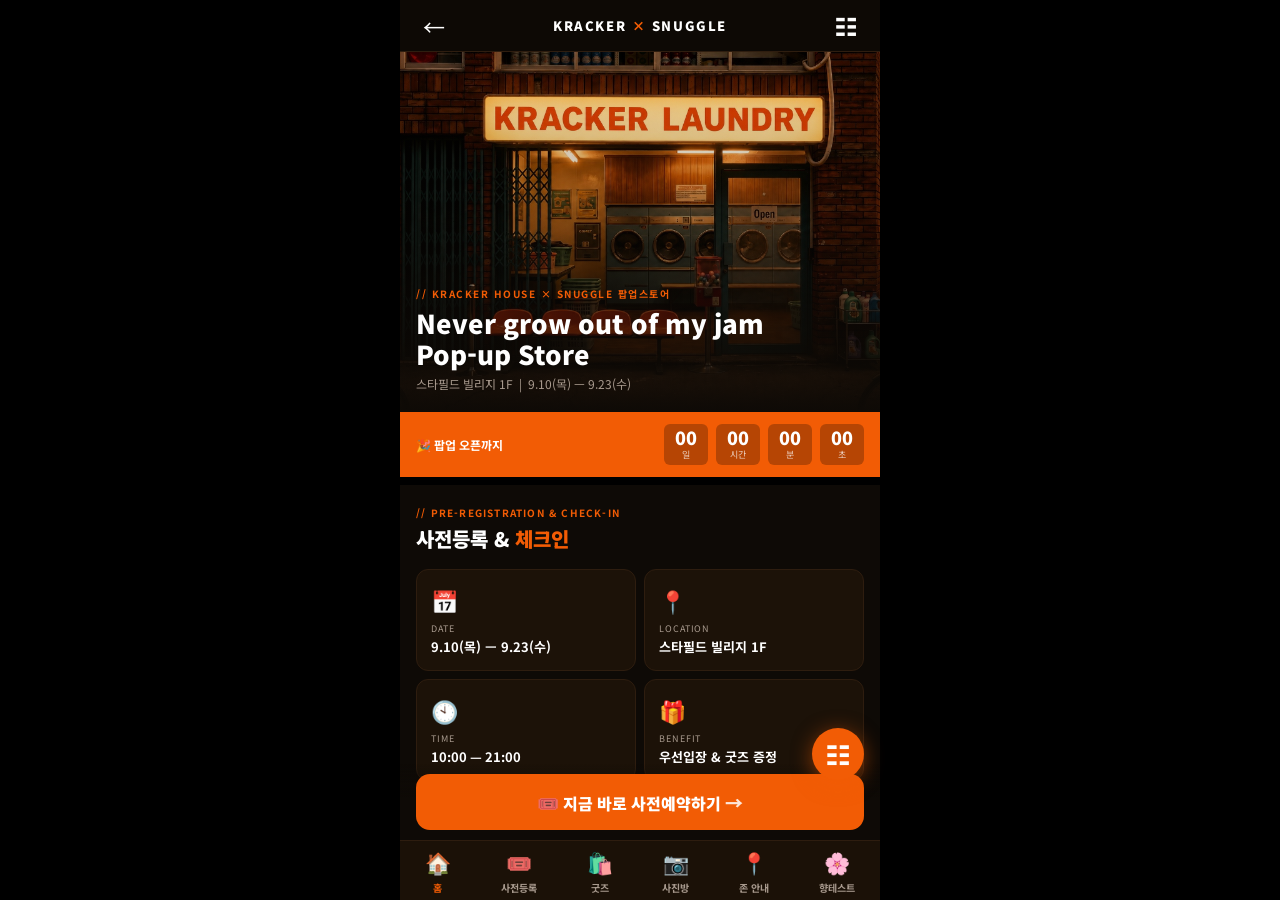
==== commit bd6a5bf9: "Fix: Update 9.10 day of week to Thursday (목)" ====
--- a/index.html
+++ b/index.html
@@ -546,7 +546,7 @@
       <div class="hero__overlay">
         <div class="hero__tag">// KRACKER HOUSE × SNUGGLE 팝업스토어</div>
         <h1 class="hero__title">Never grow out of my jam<br>Pop-up Store</h1>
-        <div class="hero__sub">스타필드 빌리지 1F &nbsp;|&nbsp; 9.10(수) — 9.23(화)</div>
+        <div class="hero__sub">스타필드 빌리지 1F &nbsp;|&nbsp; 9.10(목) — 9.23(수)</div>
       </div>
     </section>
 
@@ -569,7 +569,7 @@
       <div class="sec__title">사전등록 &amp; <em>체크인</em></div>
     </section>
     <div class="info-grid">
-      <div class="info-chip"><div class="info-chip__ico">📅</div><div class="info-chip__lbl">DATE</div><div class="info-chip__val">9.10(수) — 9.23(화)</div></div>
+      <div class="info-chip"><div class="info-chip__ico">📅</div><div class="info-chip__lbl">DATE</div><div class="info-chip__val">9.10(목) — 9.23(수)</div></div>
       <div class="info-chip"><div class="info-chip__ico">📍</div><div class="info-chip__lbl">LOCATION</div><div class="info-chip__val">스타필드 빌리지 1F</div></div>
       <div class="info-chip"><div class="info-chip__ico">🕙</div><div class="info-chip__lbl">TIME</div><div class="info-chip__val">10:00 — 21:00</div></div>
       <div class="info-chip"><div class="info-chip__ico">🎁</div><div class="info-chip__lbl">BENEFIT</div><div class="info-chip__val">우선입장 &amp; 굿즈 증정</div></div>
@@ -1038,20 +1038,20 @@
     if (!row) return;
 
     const dates = [
-      { date: '2026-09-10', day: '수', num: '10' },
-      { date: '2026-09-11', day: '목', num: '11' },
-      { date: '2026-09-12', day: '금', num: '12' },
-      { date: '2026-09-13', day: '토', num: '13' },
-      { date: '2026-09-14', day: '일', num: '14' },
-      { date: '2026-09-15', day: '월', num: '15' },
-      { date: '2026-09-16', day: '화', num: '16' },
-      { date: '2026-09-17', day: '수', num: '17' },
-      { date: '2026-09-18', day: '목', num: '18' },
-      { date: '2026-09-19', day: '금', num: '19' },
-      { date: '2026-09-20', day: '토', num: '20' },
-      { date: '2026-09-21', day: '일', num: '21' },
-      { date: '2026-09-22', day: '월', num: '22' },
-      { date: '2026-09-23', day: '화', num: '23' }
+      { date: '2026-09-10', day: '목', num: '10' },
+      { date: '2026-09-11', day: '금', num: '11' },
+      { date: '2026-09-12', day: '토', num: '12' },
+      { date: '2026-09-13', day: '일', num: '13' },
+      { date: '2026-09-14', day: '월', num: '14' },
+      { date: '2026-09-15', day: '화', num: '15' },
+      { date: '2026-09-16', day: '수', num: '16' },
+      { date: '2026-09-17', day: '목', num: '17' },
+      { date: '2026-09-18', day: '금', num: '18' },
+      { date: '2026-09-19', day: '토', num: '19' },
+      { date: '2026-09-20', day: '일', num: '20' },
+      { date: '2026-09-21', day: '월', num: '21' },
+      { date: '2026-09-22', day: '화', num: '22' },
+      { date: '2026-09-23', day: '수', num: '23' }
     ];
 
     row.innerHTML = dates.map(d => `
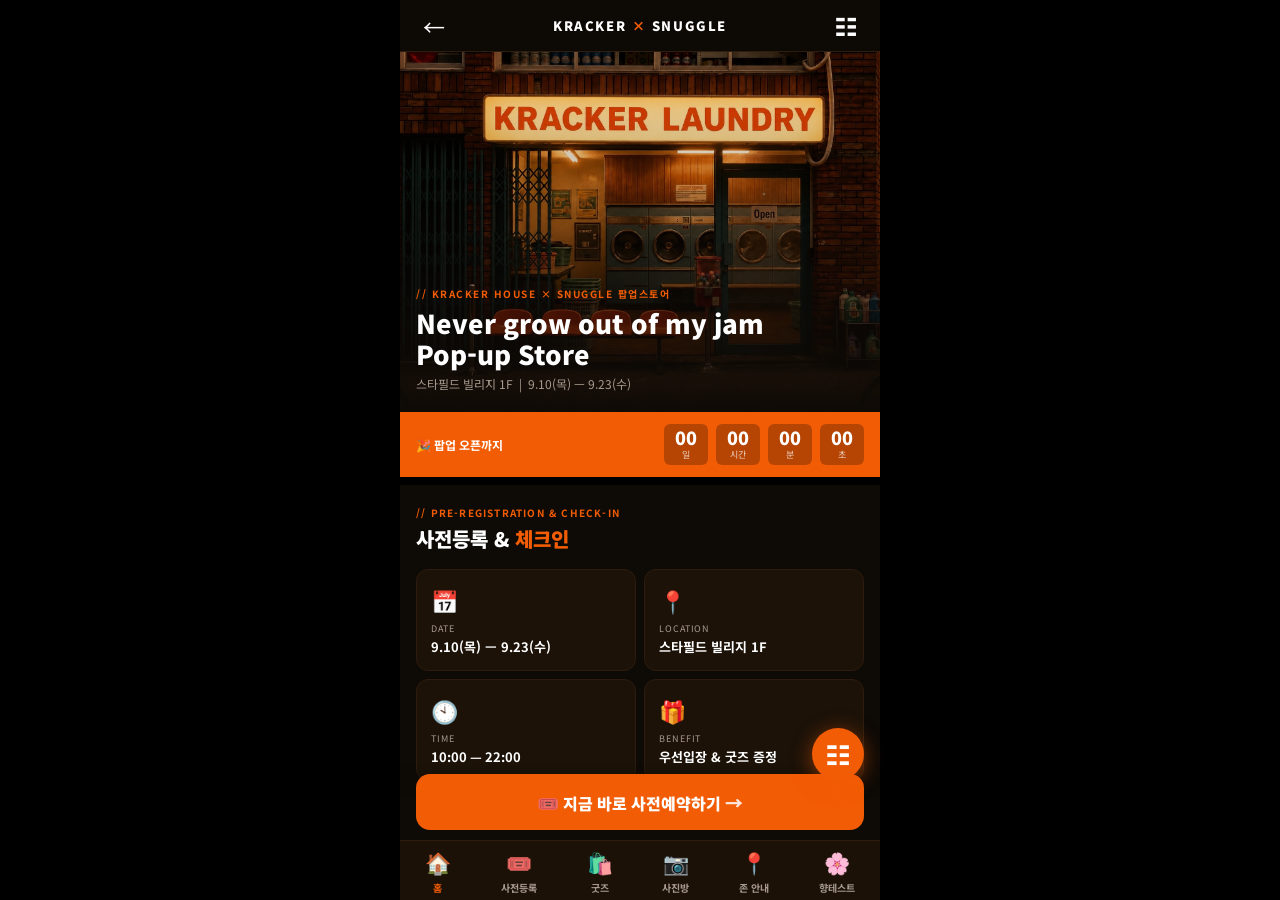
==== commit 106610e1: "Fix: Update operating time from 10:00 - 21:00 to 10:00 - 22:00" ====
--- a/index.html
+++ b/index.html
@@ -571,7 +571,7 @@
     <div class="info-grid">
       <div class="info-chip"><div class="info-chip__ico">📅</div><div class="info-chip__lbl">DATE</div><div class="info-chip__val">9.10(목) — 9.23(수)</div></div>
       <div class="info-chip"><div class="info-chip__ico">📍</div><div class="info-chip__lbl">LOCATION</div><div class="info-chip__val">스타필드 빌리지 1F</div></div>
-      <div class="info-chip"><div class="info-chip__ico">🕙</div><div class="info-chip__lbl">TIME</div><div class="info-chip__val">10:00 — 21:00</div></div>
+      <div class="info-chip"><div class="info-chip__ico">🕙</div><div class="info-chip__lbl">TIME</div><div class="info-chip__val">10:00 — 22:00</div></div>
       <div class="info-chip"><div class="info-chip__ico">🎁</div><div class="info-chip__lbl">BENEFIT</div><div class="info-chip__val">우선입장 &amp; 굿즈 증정</div></div>
     </div>
     <div class="btn-group">
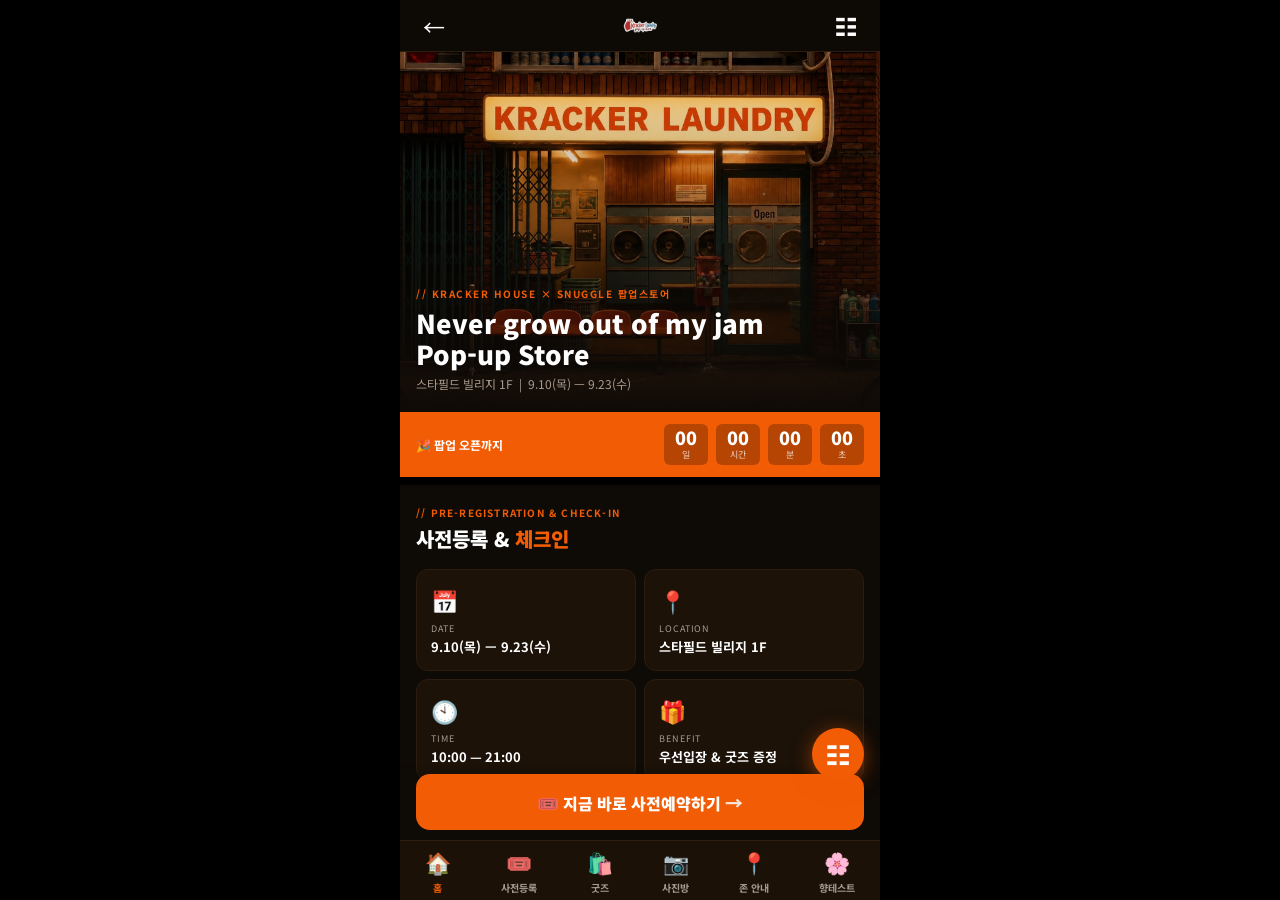
==== commit 51d91221: "Feat: Replace top app bar text with Kracker Laundry Pop-up Store PNG logo sticker image" ====
--- a/index.html
+++ b/index.html
@@ -45,8 +45,8 @@
     }
     .app-bar__btn { width: 36px; height: 36px; display:flex; align-items:center; justify-content:center; color: var(--text); font-size: 22px; cursor: pointer; border-radius: 8px; }
     .app-bar__btn:active { background: rgba(255,255,255,0.08); }
-    .app-bar__logo { font-size: 13px; font-weight: 900; letter-spacing: 0.12em; color: var(--text); }
-    .app-bar__logo span { color: var(--primary); }
+    .app-bar__logo { display: flex; align-items: center; justify-content: center; height: 34px; }
+    .app-bar__logo img { height: 32px; max-width: 190px; object-fit: contain; display: block; }
 
     /* ===== SCROLLABLE MAIN CONTENT ===== */
     .main-scroll {
@@ -532,7 +532,9 @@
   <!-- TOP APP BAR -->
   <header class="app-bar">
     <div class="app-bar__btn" onclick="history.back()">&#8592;</div>
-    <div class="app-bar__logo">KRACKER <span>×</span> SNUGGLE</div>
+    <div class="app-bar__logo">
+      <img src="kracker_logo_new.png?v=2" alt="Kracker Laundry Pop-up Store" onerror="this.src='images/kracker_logo_new.png'; this.onerror=null;" />
+    </div>
     <div class="app-bar__btn" id="btn-qr" onclick="document.querySelector('.qr-modal').classList.add('open')">&#9783;</div>
   </header>
 
@@ -571,7 +573,7 @@
     <div class="info-grid">
       <div class="info-chip"><div class="info-chip__ico">📅</div><div class="info-chip__lbl">DATE</div><div class="info-chip__val">9.10(목) — 9.23(수)</div></div>
       <div class="info-chip"><div class="info-chip__ico">📍</div><div class="info-chip__lbl">LOCATION</div><div class="info-chip__val">스타필드 빌리지 1F</div></div>
-      <div class="info-chip"><div class="info-chip__ico">🕙</div><div class="info-chip__lbl">TIME</div><div class="info-chip__val">10:00 — 22:00</div></div>
+      <div class="info-chip"><div class="info-chip__ico">🕙</div><div class="info-chip__lbl">TIME</div><div class="info-chip__val">10:00 — 21:00</div></div>
       <div class="info-chip"><div class="info-chip__ico">🎁</div><div class="info-chip__lbl">BENEFIT</div><div class="info-chip__val">우선입장 &amp; 굿즈 증정</div></div>
     </div>
     <div class="btn-group">
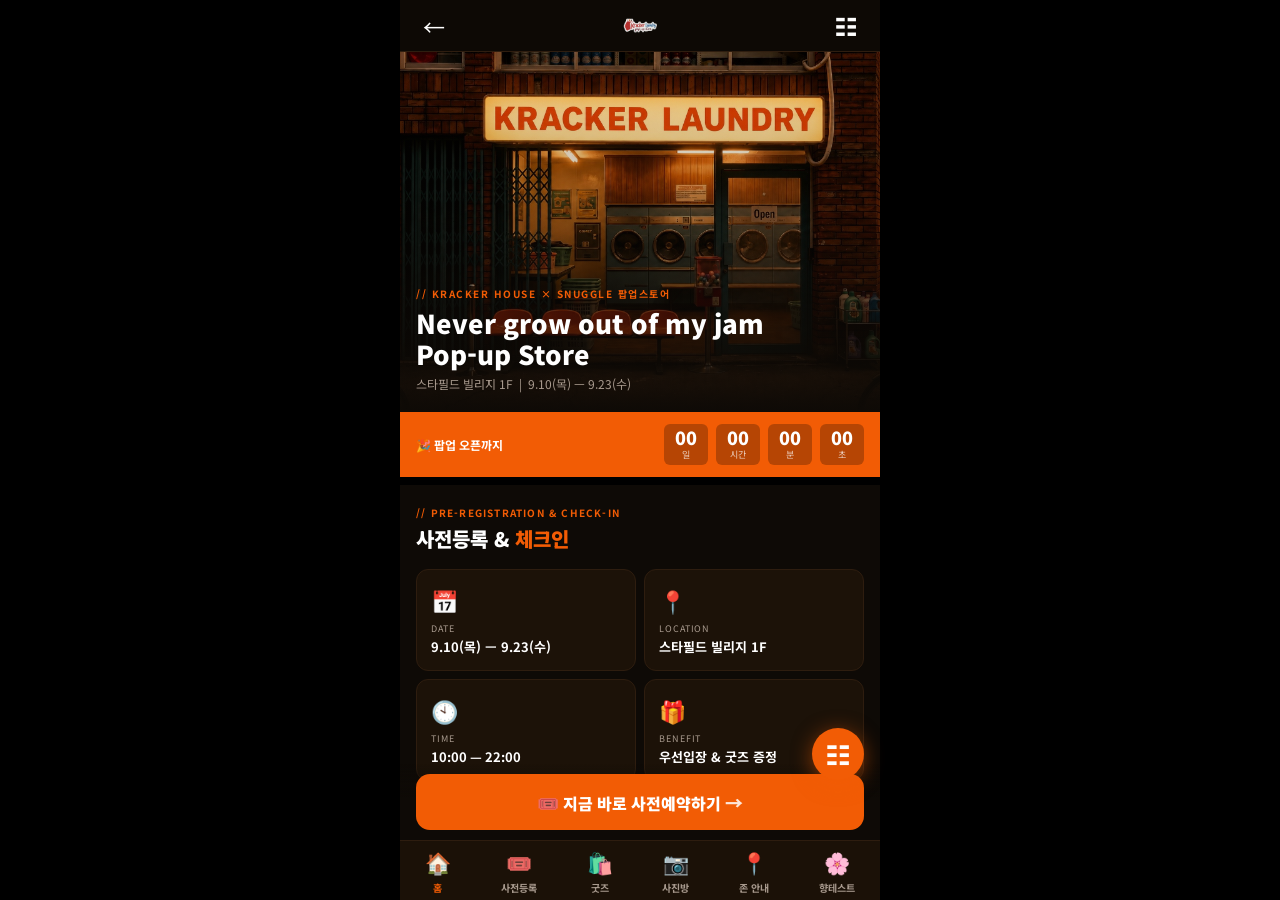
==== commit d519c566: "Fix: Update operating TIME to 10:00 — 22:00" ====
--- a/index.html
+++ b/index.html
@@ -573,7 +573,7 @@
     <div class="info-grid">
       <div class="info-chip"><div class="info-chip__ico">📅</div><div class="info-chip__lbl">DATE</div><div class="info-chip__val">9.10(목) — 9.23(수)</div></div>
       <div class="info-chip"><div class="info-chip__ico">📍</div><div class="info-chip__lbl">LOCATION</div><div class="info-chip__val">스타필드 빌리지 1F</div></div>
-      <div class="info-chip"><div class="info-chip__ico">🕙</div><div class="info-chip__lbl">TIME</div><div class="info-chip__val">10:00 — 21:00</div></div>
+      <div class="info-chip"><div class="info-chip__ico">🕙</div><div class="info-chip__lbl">TIME</div><div class="info-chip__val">10:00 — 22:00</div></div>
       <div class="info-chip"><div class="info-chip__ico">🎁</div><div class="info-chip__lbl">BENEFIT</div><div class="info-chip__val">우선입장 &amp; 굿즈 증정</div></div>
     </div>
     <div class="btn-group">
